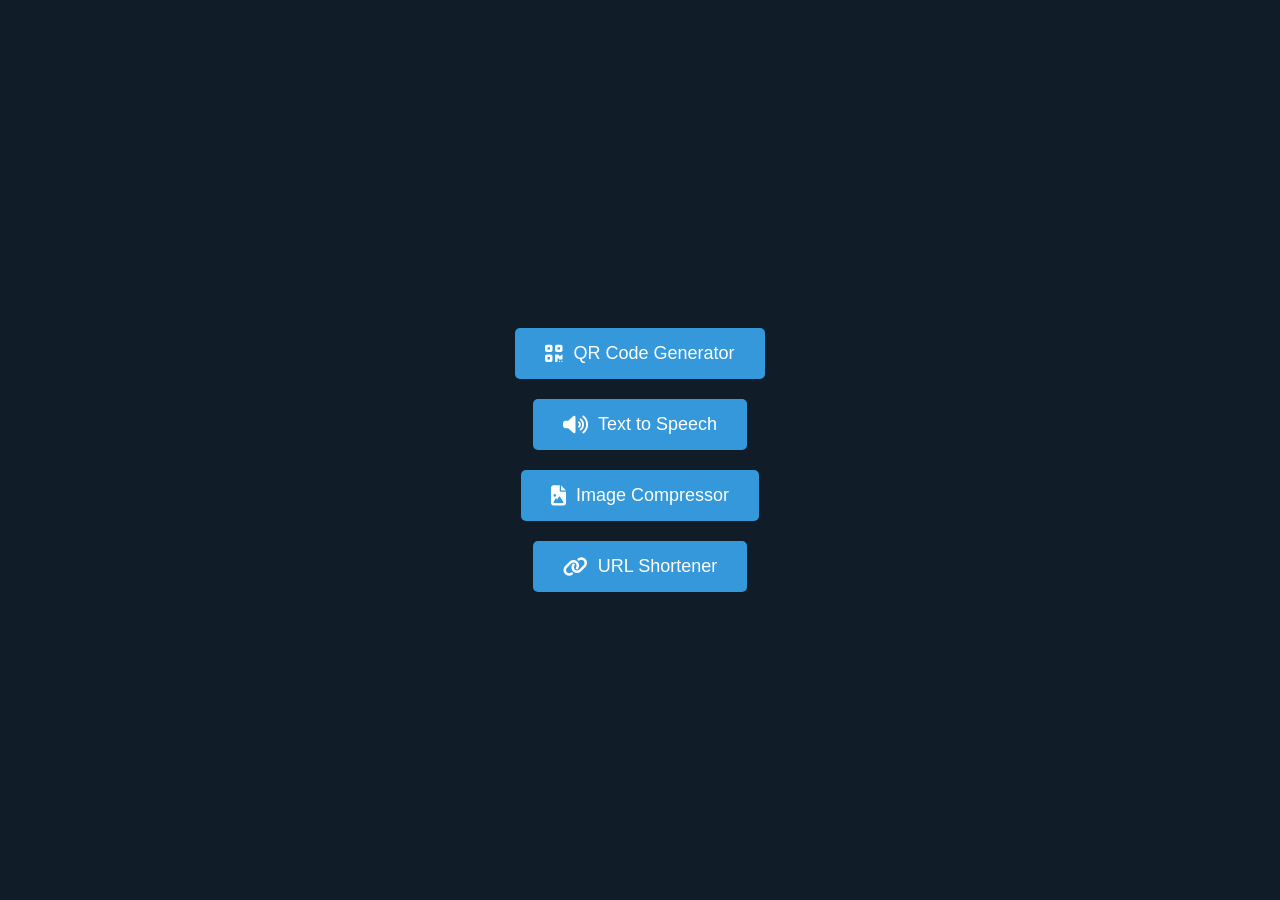
==== index.html @ 10fa4e4b "Update" ====
<!DOCTYPE html>
<html lang="en">
<head>
  <meta charset="UTF-8">
  <meta name="viewport" content="width=device-width, initial-scale=1.0">
  <title>WebLiv</title>
  <link rel="stylesheet" href="https://cdnjs.cloudflare.com/ajax/libs/font-awesome/6.5.0/css/all.min.css">
  <style>
    body {
      margin: 0;
      padding: 0;
      background-color: #101c27;
      font-family: 'Poppins', sans-serif;
      color: #fff;
      display: flex;
      justify-content: center;
      align-items: center;
      height: 100vh;
      flex-direction: column;
      gap: 20px;
    }
    .button {
      padding: 15px 30px;
      background-color: #3498db;
      border: none;
      border-radius: 5px;
      color: #fff;
      font-size: 18px;
      cursor: pointer;
      display: flex;
      align-items: center;
      gap: 10px;
      transition: background 0.3s ease;
    }
    .button:hover {
      background-color: #2980b9;
    }
    .button i {
      font-size: 20px;
    }
  </style>
</head>
<body>
  <div class="logo"></div>

  <!-- QR Code Generator Button -->
  <button class="button" onclick="window.location.href='qr-code-generator.html'">
    <i class="fas fa-qrcode"></i> QR Code Generator
  </button>

  <!-- Text to Speech Converter Button -->
  <button class="button" onclick="window.location.href='text-to-speech.html'">
    <i class="fas fa-volume-up"></i> Text to Speech
  </button>

  <!-- Image Compressor Button -->
  <button class="button" onclick="window.location.href='image-compressor.html'">
    <i class="fas fa-file-image"></i> Image Compressor
  </button>

  <!-- URL Shortener Button -->
  <button class="button" onclick="window.location.href='url-shortener.html'">
    <i class="fas fa-link"></i> URL Shortener
  </button>
</body>
</html>
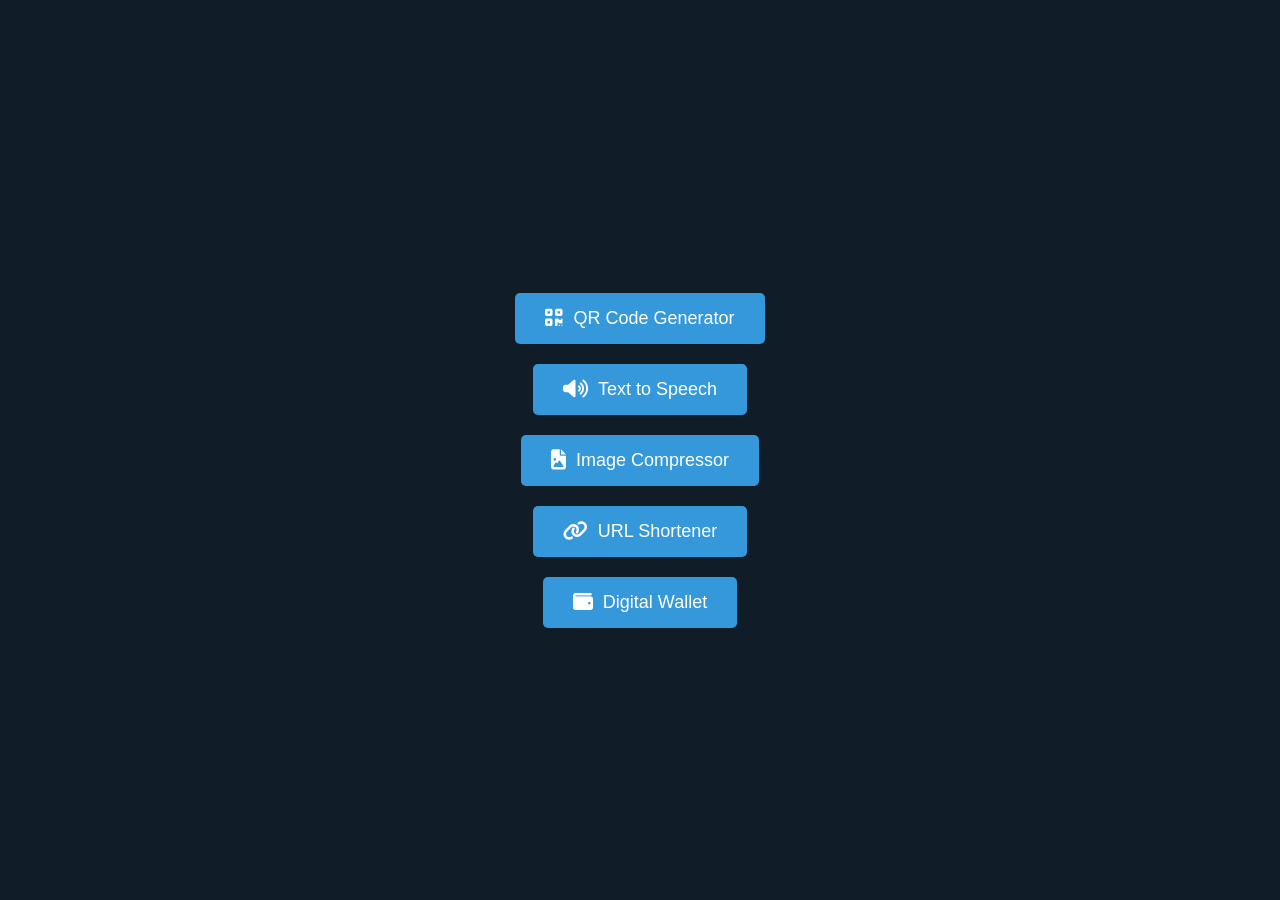
==== commit b8e9f30b: "Update" ====
--- a/index.html
+++ b/index.html
@@ -62,5 +62,10 @@
   <button class="button" onclick="window.location.href='url-shortener.html'">
     <i class="fas fa-link"></i> URL Shortener
   </button>
+
+  <!-- Digital Wallet Button -->
+  <button class="button" onclick="window.location.href='digital-wallet.html'">
+    <i class="fas fa-wallet"></i> Digital Wallet
+  </button>
 </body>
 </html>
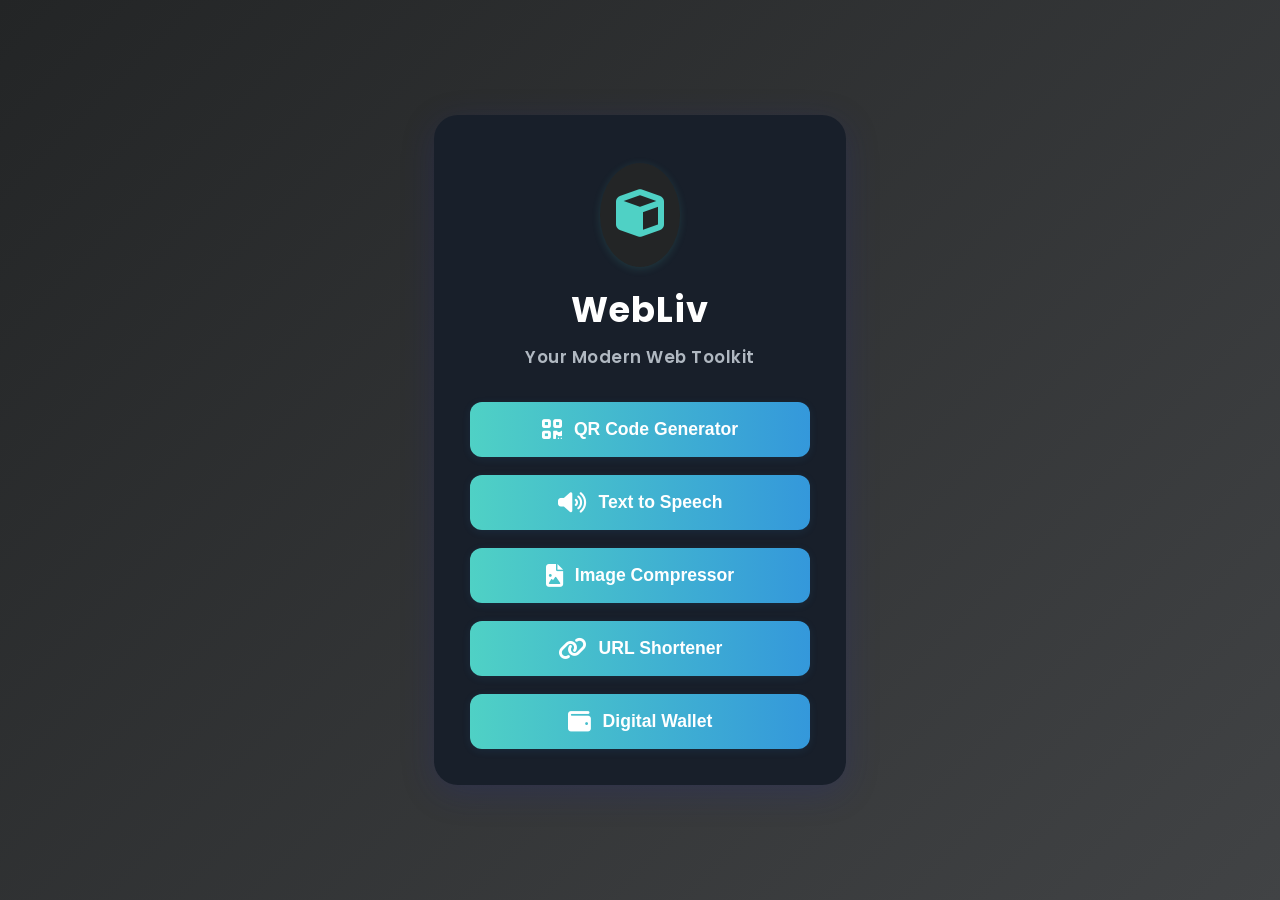
==== commit ec6376e6: "Redesign homepage with modern UI and branding Revamped the index.html layout with a new container, l" ====
--- a/index.html
+++ b/index.html
@@ -5,67 +5,131 @@
   <meta name="viewport" content="width=device-width, initial-scale=1.0">
   <title>WebLiv</title>
   <link rel="stylesheet" href="https://cdnjs.cloudflare.com/ajax/libs/font-awesome/6.5.0/css/all.min.css">
+  <link href="https://fonts.googleapis.com/css2?family=Poppins:wght@600;700&display=swap" rel="stylesheet">
   <style>
     body {
       margin: 0;
       padding: 0;
-      background-color: #101c27;
+      background: linear-gradient(135deg, #232526 0%, #414345 100%);
+      min-height: 100vh;
       font-family: 'Poppins', sans-serif;
-      color: #fff;
       display: flex;
       justify-content: center;
       align-items: center;
-      height: 100vh;
+    }
+    .container {
+      background: #181f2a;
+      border-radius: 24px;
+      box-shadow: 0 8px 32px 0 rgba(31, 38, 135, 0.25);
+      padding: 48px 36px 36px 36px;
+      display: flex;
       flex-direction: column;
-      gap: 20px;
+      align-items: center;
+      min-width: 340px;
+      max-width: 95vw;
+      gap: 32px;
+    }
+    .logo {
+      display: flex;
+      flex-direction: column;
+      align-items: center;
+      gap: 8px;
+    }
+    .logo-icon {
+      font-size: 48px;
+      color: #4fd1c5;
+      background: #232526;
+      border-radius: 50%;
+      padding: 16px;
+      box-shadow: 0 2px 8px rgba(79, 209, 197, 0.15);
+    }
+    .title {
+      font-size: 2.2rem;
+      font-weight: 700;
+      color: #fff;
+      letter-spacing: 1px;
+      margin-top: 8px;
+      margin-bottom: 0;
+    }
+    .subtitle {
+      font-size: 1.05rem;
+      color: #b0b8c1;
+      margin-bottom: 0;
+      margin-top: 0;
+      font-weight: 600;
+      letter-spacing: 0.5px;
+    }
+    .button-list {
+      display: flex;
+      flex-direction: column;
+      gap: 18px;
+      width: 100%;
     }
     .button {
-      padding: 15px 30px;
-      background-color: #3498db;
+      width: 100%;
+      padding: 16px 0;
+      background: linear-gradient(90deg, #4fd1c5 0%, #3498db 100%);
       border: none;
-      border-radius: 5px;
+      border-radius: 12px;
       color: #fff;
-      font-size: 18px;
+      font-size: 1.1rem;
+      font-weight: 600;
       cursor: pointer;
       display: flex;
       align-items: center;
-      gap: 10px;
-      transition: background 0.3s ease;
-    }
-    .button:hover {
-      background-color: #2980b9;
+      justify-content: center;
+      gap: 12px;
+      box-shadow: 0 2px 8px rgba(52, 152, 219, 0.10);
+      transition: transform 0.13s, box-shadow 0.13s, background 0.25s;
+      outline: none;
     }
     .button i {
-      font-size: 20px;
+      font-size: 1.3em;
+    }
+    .button:hover, .button:focus {
+      background: linear-gradient(90deg, #3498db 0%, #4fd1c5 100%);
+      transform: translateY(-2px) scale(1.03);
+      box-shadow: 0 6px 24px rgba(52, 152, 219, 0.18);
+    }
+    @media (max-width: 500px) {
+      .container {
+        padding: 24px 8px 18px 8px;
+        min-width: unset;
+      }
+      .title {
+        font-size: 1.3rem;
+      }
+      .button {
+        font-size: 1rem;
+        padding: 13px 0;
+      }
     }
   </style>
 </head>
 <body>
-  <div class="logo"></div>
-
-  <!-- QR Code Generator Button -->
-  <button class="button" onclick="window.location.href='qr-code-generator.html'">
-    <i class="fas fa-qrcode"></i> QR Code Generator
-  </button>
-
-  <!-- Text to Speech Converter Button -->
-  <button class="button" onclick="window.location.href='text-to-speech.html'">
-    <i class="fas fa-volume-up"></i> Text to Speech
-  </button>
-
-  <!-- Image Compressor Button -->
-  <button class="button" onclick="window.location.href='image-compressor.html'">
-    <i class="fas fa-file-image"></i> Image Compressor
-  </button>
-
-  <!-- URL Shortener Button -->
-  <button class="button" onclick="window.location.href='url-shortener.html'">
-    <i class="fas fa-link"></i> URL Shortener
-  </button>
-
-  <!-- Digital Wallet Button -->
-  <button class="button" onclick="window.location.href='digital-wallet.html'">
-    <i class="fas fa-wallet"></i> Digital Wallet
-  </button>
+  <div class="container">
+    <div class="logo">
+      <span class="logo-icon"><i class="fas fa-cube"></i></span>
+      <h1 class="title">WebLiv</h1>
+      <p class="subtitle">Your Modern Web Toolkit</p>
+    </div>
+    <div class="button-list">
+      <button class="button" onclick="window.location.href='qr-code-generator.html'">
+        <i class="fas fa-qrcode"></i> QR Code Generator
+      </button>
+      <button class="button" onclick="window.location.href='text-to-speech.html'">
+        <i class="fas fa-volume-up"></i> Text to Speech
+      </button>
+      <button class="button" onclick="window.location.href='image-compressor.html'">
+        <i class="fas fa-file-image"></i> Image Compressor
+      </button>
+      <button class="button" onclick="window.location.href='url-shortener.html'">
+        <i class="fas fa-link"></i> URL Shortener
+      </button>
+      <button class="button" onclick="window.location.href='digital-wallet.html'">
+        <i class="fas fa-wallet"></i> Digital Wallet
+      </button>
+    </div>
+  </div>
 </body>
 </html>
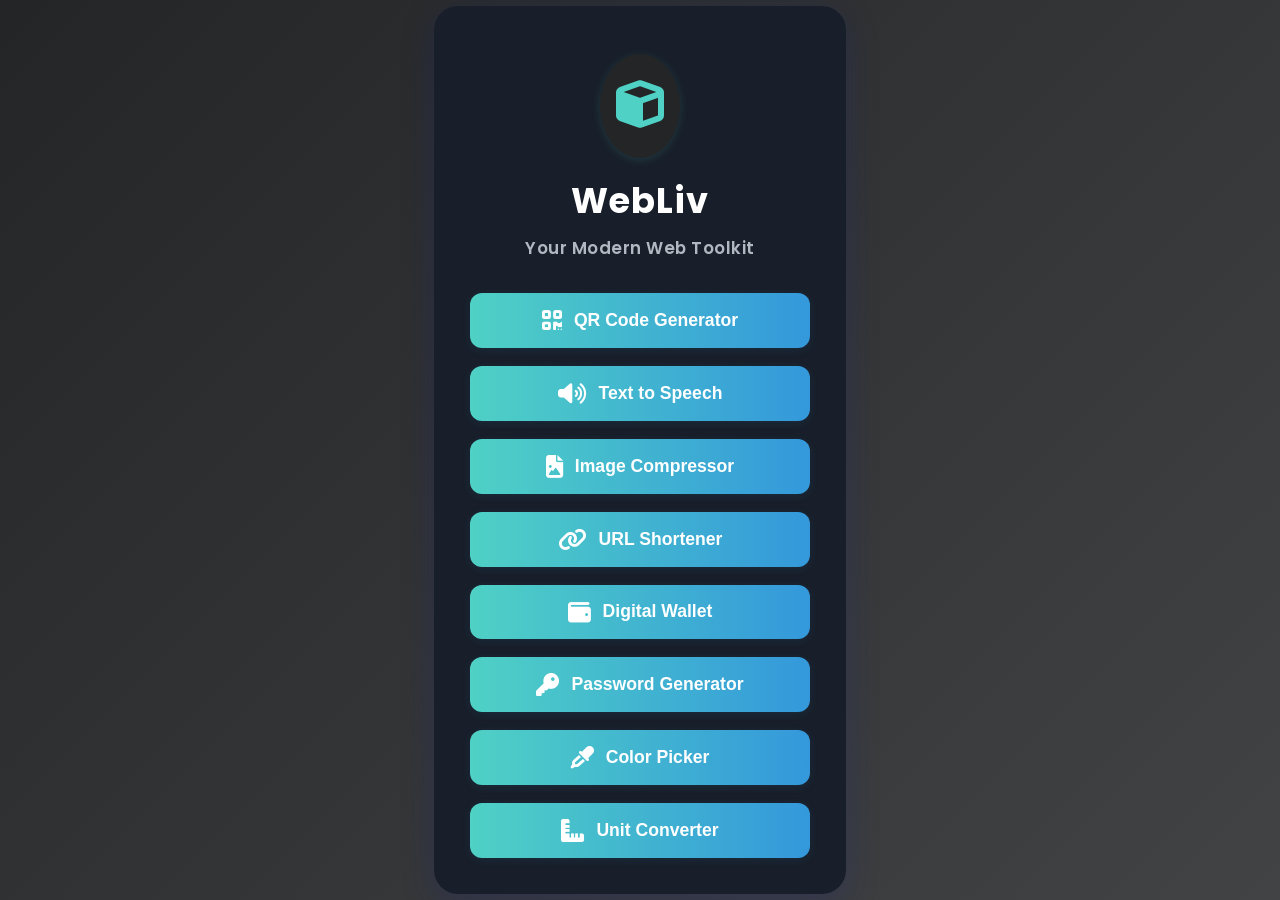
==== commit ba1321dd: "Add password generator, color picker, and unit converter Added three new tools: password-generator.h" ====
--- a/index.html
+++ b/index.html
@@ -129,6 +129,15 @@
       <button class="button" onclick="window.location.href='digital-wallet.html'">
         <i class="fas fa-wallet"></i> Digital Wallet
       </button>
+      <button class="button" onclick="window.location.href='password-generator.html'">
+        <i class="fas fa-key"></i> Password Generator
+      </button>
+      <button class="button" onclick="window.location.href='color-picker.html'">
+        <i class="fas fa-eye-dropper"></i> Color Picker
+      </button>
+      <button class="button" onclick="window.location.href='unit-converter.html'">
+        <i class="fas fa-ruler-combined"></i> Unit Converter
+      </button>
     </div>
   </div>
 </body>
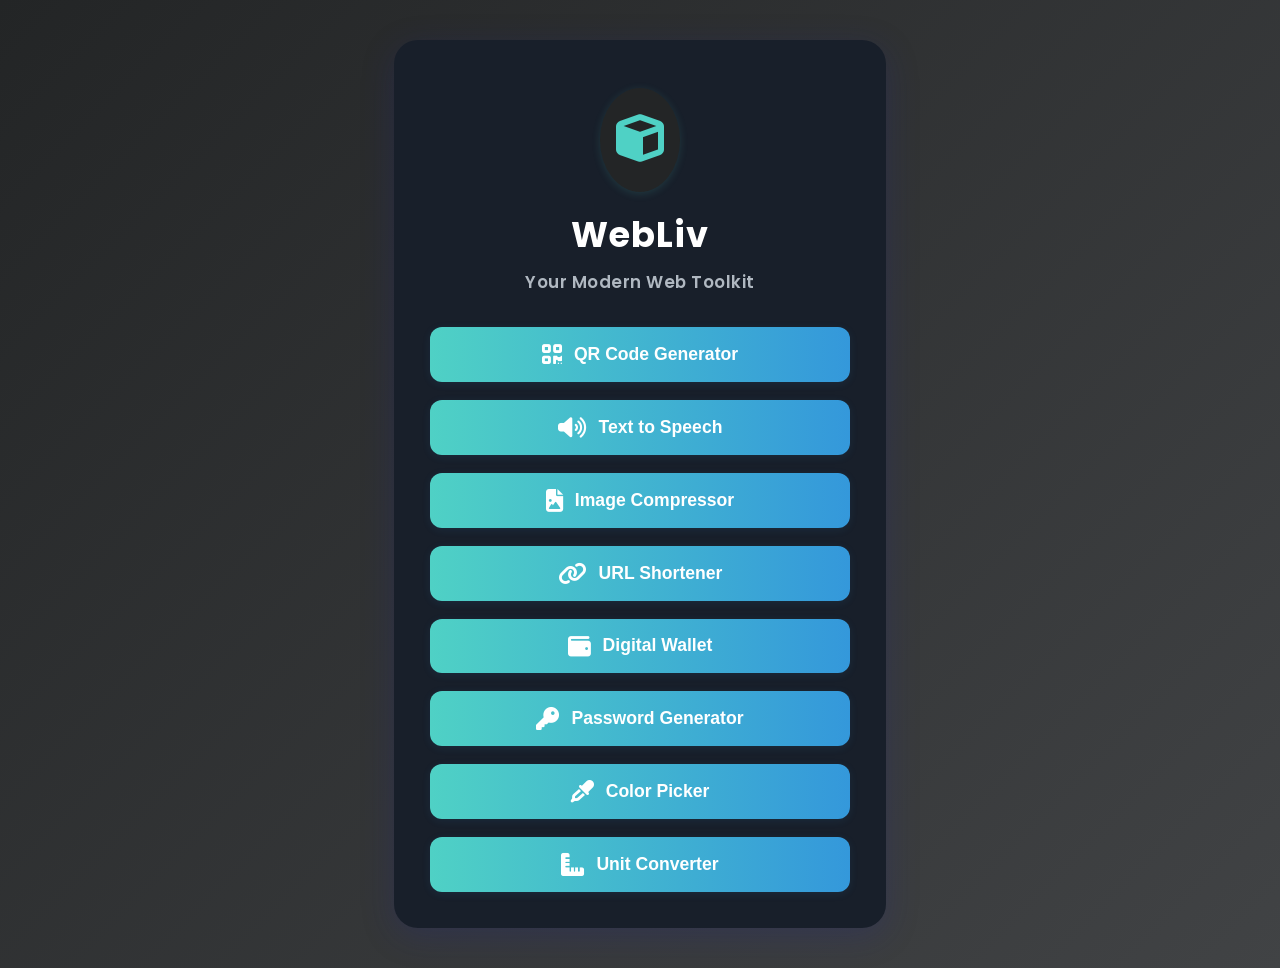
==== commit d7672c21: "Update container styles for improved layout Adjusted the container's max-width to 420px, set width t" ====
--- a/index.html
+++ b/index.html
@@ -25,8 +25,9 @@
       display: flex;
       flex-direction: column;
       align-items: center;
-      min-width: 340px;
-      max-width: 95vw;
+      max-width: 420px;
+      width: 100%;
+      margin: 40px auto;
       gap: 32px;
     }
     .logo {
@@ -94,7 +95,7 @@
     @media (max-width: 500px) {
       .container {
         padding: 24px 8px 18px 8px;
-        min-width: unset;
+        max-width: unset;
       }
       .title {
         font-size: 1.3rem;
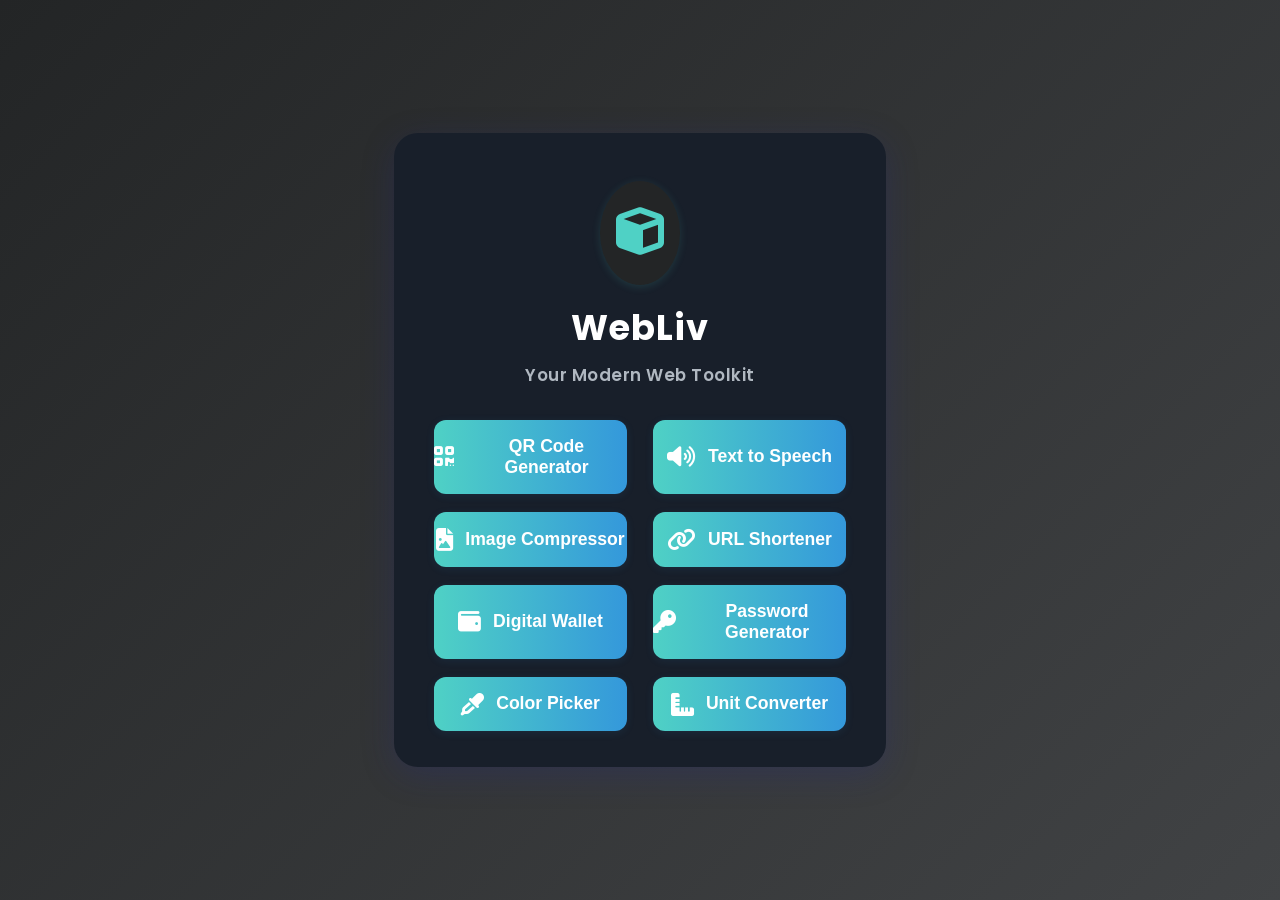
==== commit 8abde81b: "Improve button layout responsiveness Updated the .button-list and .button styles to use a row-based " ====
--- a/index.html
+++ b/index.html
@@ -62,12 +62,17 @@
     }
     .button-list {
       display: flex;
-      flex-direction: column;
+      flex-direction: row;
+      flex-wrap: wrap;
       gap: 18px;
       width: 100%;
+      justify-content: center;
     }
     .button {
-      width: 100%;
+      flex: 1 1 45%;
+      min-width: 180px;
+      max-width: 220px;
+      margin: 0 4px;
       padding: 16px 0;
       background: linear-gradient(90deg, #4fd1c5 0%, #3498db 100%);
       border: none;
@@ -91,6 +96,18 @@
       background: linear-gradient(90deg, #3498db 0%, #4fd1c5 100%);
       transform: translateY(-2px) scale(1.03);
       box-shadow: 0 6px 24px rgba(52, 152, 219, 0.18);
+    }
+    @media (max-width: 700px) {
+      .button-list {
+        flex-direction: column;
+        gap: 18px;
+      }
+      .button {
+        min-width: unset;
+        max-width: unset;
+        width: 100%;
+        margin: 0;
+      }
     }
     @media (max-width: 500px) {
       .container {
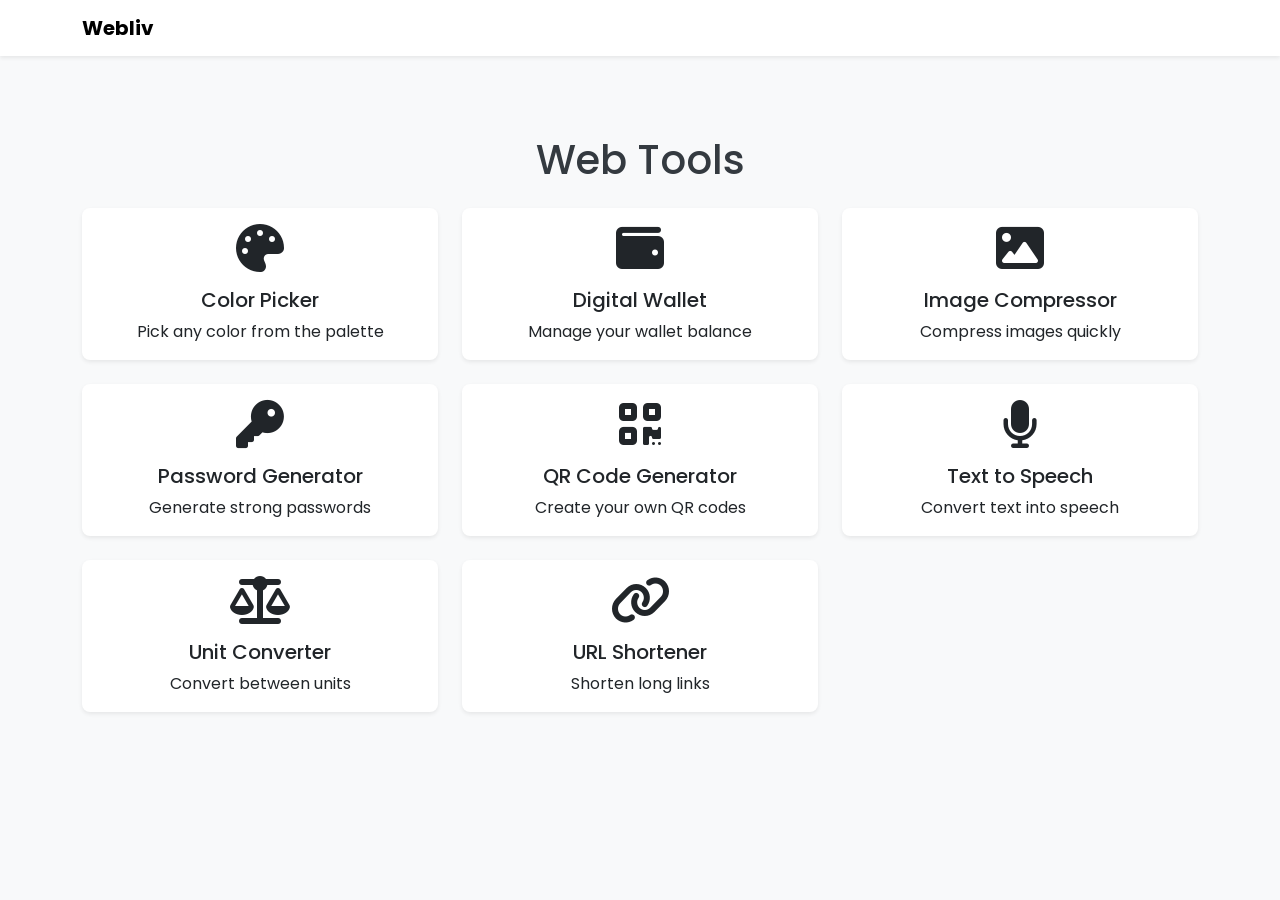
==== commit 803b5fe9: "Revamp index page with Bootstrap layout and shared stylesheet" ====
--- a/index.html
+++ b/index.html
@@ -3,160 +3,118 @@
 <head>
   <meta charset="UTF-8">
   <meta name="viewport" content="width=device-width, initial-scale=1.0">
-  <title>WebLiv</title>
+  <title>Webliv</title>
+  <link href="https://cdn.jsdelivr.net/npm/bootstrap@5.3.1/dist/css/bootstrap.min.css" rel="stylesheet">
   <link rel="stylesheet" href="https://cdnjs.cloudflare.com/ajax/libs/font-awesome/6.5.0/css/all.min.css">
-  <link href="https://fonts.googleapis.com/css2?family=Poppins:wght@600;700&display=swap" rel="stylesheet">
-  <style>
-    body {
-      margin: 0;
-      padding: 0;
-      background: linear-gradient(135deg, #232526 0%, #414345 100%);
-      min-height: 100vh;
-      font-family: 'Poppins', sans-serif;
-      display: flex;
-      justify-content: center;
-      align-items: center;
-    }
-    .container {
-      background: #181f2a;
-      border-radius: 24px;
-      box-shadow: 0 8px 32px 0 rgba(31, 38, 135, 0.25);
-      padding: 48px 36px 36px 36px;
-      display: flex;
-      flex-direction: column;
-      align-items: center;
-      max-width: 420px;
-      width: 100%;
-      margin: 40px auto;
-      gap: 32px;
-    }
-    .logo {
-      display: flex;
-      flex-direction: column;
-      align-items: center;
-      gap: 8px;
-    }
-    .logo-icon {
-      font-size: 48px;
-      color: #4fd1c5;
-      background: #232526;
-      border-radius: 50%;
-      padding: 16px;
-      box-shadow: 0 2px 8px rgba(79, 209, 197, 0.15);
-    }
-    .title {
-      font-size: 2.2rem;
-      font-weight: 700;
-      color: #fff;
-      letter-spacing: 1px;
-      margin-top: 8px;
-      margin-bottom: 0;
-    }
-    .subtitle {
-      font-size: 1.05rem;
-      color: #b0b8c1;
-      margin-bottom: 0;
-      margin-top: 0;
-      font-weight: 600;
-      letter-spacing: 0.5px;
-    }
-    .button-list {
-      display: flex;
-      flex-direction: row;
-      flex-wrap: wrap;
-      gap: 18px;
-      width: 100%;
-      justify-content: center;
-    }
-    .button {
-      flex: 1 1 45%;
-      min-width: 180px;
-      max-width: 220px;
-      margin: 0 4px;
-      padding: 16px 0;
-      background: linear-gradient(90deg, #4fd1c5 0%, #3498db 100%);
-      border: none;
-      border-radius: 12px;
-      color: #fff;
-      font-size: 1.1rem;
-      font-weight: 600;
-      cursor: pointer;
-      display: flex;
-      align-items: center;
-      justify-content: center;
-      gap: 12px;
-      box-shadow: 0 2px 8px rgba(52, 152, 219, 0.10);
-      transition: transform 0.13s, box-shadow 0.13s, background 0.25s;
-      outline: none;
-    }
-    .button i {
-      font-size: 1.3em;
-    }
-    .button:hover, .button:focus {
-      background: linear-gradient(90deg, #3498db 0%, #4fd1c5 100%);
-      transform: translateY(-2px) scale(1.03);
-      box-shadow: 0 6px 24px rgba(52, 152, 219, 0.18);
-    }
-    @media (max-width: 700px) {
-      .button-list {
-        flex-direction: column;
-        gap: 18px;
-      }
-      .button {
-        min-width: unset;
-        max-width: unset;
-        width: 100%;
-        margin: 0;
-      }
-    }
-    @media (max-width: 500px) {
-      .container {
-        padding: 24px 8px 18px 8px;
-        max-width: unset;
-      }
-      .title {
-        font-size: 1.3rem;
-      }
-      .button {
-        font-size: 1rem;
-        padding: 13px 0;
-      }
-    }
-  </style>
+  <link rel="stylesheet" href="style.css">
 </head>
 <body>
-  <div class="container">
-    <div class="logo">
-      <span class="logo-icon"><i class="fas fa-cube"></i></span>
-      <h1 class="title">WebLiv</h1>
-      <p class="subtitle">Your Modern Web Toolkit</p>
+  <nav class="navbar navbar-expand-lg navbar-light bg-white shadow-sm">
+    <div class="container">
+      <a class="navbar-brand fw-bold" href="#">Webliv</a>
     </div>
-    <div class="button-list">
-      <button class="button" onclick="window.location.href='qr-code-generator.html'">
-        <i class="fas fa-qrcode"></i> QR Code Generator
-      </button>
-      <button class="button" onclick="window.location.href='text-to-speech.html'">
-        <i class="fas fa-volume-up"></i> Text to Speech
-      </button>
-      <button class="button" onclick="window.location.href='image-compressor.html'">
-        <i class="fas fa-file-image"></i> Image Compressor
-      </button>
-      <button class="button" onclick="window.location.href='url-shortener.html'">
-        <i class="fas fa-link"></i> URL Shortener
-      </button>
-      <button class="button" onclick="window.location.href='digital-wallet.html'">
-        <i class="fas fa-wallet"></i> Digital Wallet
-      </button>
-      <button class="button" onclick="window.location.href='password-generator.html'">
-        <i class="fas fa-key"></i> Password Generator
-      </button>
-      <button class="button" onclick="window.location.href='color-picker.html'">
-        <i class="fas fa-eye-dropper"></i> Color Picker
-      </button>
-      <button class="button" onclick="window.location.href='unit-converter.html'">
-        <i class="fas fa-ruler-combined"></i> Unit Converter
-      </button>
+  </nav>
+  <div class="container py-5">
+    <h1 class="mb-4 text-center">Web Tools</h1>
+    <div class="row row-cols-1 row-cols-md-2 row-cols-lg-3 g-4">
+      <!-- Card for Color Picker -->
+      <div class="col">
+        <a href="color-picker.html" class="text-decoration-none text-dark">
+          <div class="card h-100">
+            <div class="card-body text-center">
+              <i class="fa-solid fa-palette fa-3x mb-3"></i>
+              <h5 class="card-title">Color Picker</h5>
+              <p class="card-text">Pick any color from the palette</p>
+            </div>
+          </div>
+        </a>
+      </div>
+      <!-- Card for Digital Wallet -->
+      <div class="col">
+        <a href="digital-wallet.html" class="text-decoration-none text-dark">
+          <div class="card h-100">
+            <div class="card-body text-center">
+              <i class="fa-solid fa-wallet fa-3x mb-3"></i>
+              <h5 class="card-title">Digital Wallet</h5>
+              <p class="card-text">Manage your wallet balance</p>
+            </div>
+          </div>
+        </a>
+      </div>
+      <!-- Card for Image Compressor -->
+      <div class="col">
+        <a href="image-compressor.html" class="text-decoration-none text-dark">
+          <div class="card h-100">
+            <div class="card-body text-center">
+              <i class="fa-solid fa-image fa-3x mb-3"></i>
+              <h5 class="card-title">Image Compressor</h5>
+              <p class="card-text">Compress images quickly</p>
+            </div>
+          </div>
+        </a>
+      </div>
+      <!-- Card for Password Generator -->
+      <div class="col">
+        <a href="password-generator.html" class="text-decoration-none text-dark">
+          <div class="card h-100">
+            <div class="card-body text-center">
+              <i class="fa-solid fa-key fa-3x mb-3"></i>
+              <h5 class="card-title">Password Generator</h5>
+              <p class="card-text">Generate strong passwords</p>
+            </div>
+          </div>
+        </a>
+      </div>
+      <!-- Card for QR Code Generator -->
+      <div class="col">
+        <a href="qr-code-generator.html" class="text-decoration-none text-dark">
+          <div class="card h-100">
+            <div class="card-body text-center">
+              <i class="fa-solid fa-qrcode fa-3x mb-3"></i>
+              <h5 class="card-title">QR Code Generator</h5>
+              <p class="card-text">Create your own QR codes</p>
+            </div>
+          </div>
+        </a>
+      </div>
+      <!-- Card for Text to Speech -->
+      <div class="col">
+        <a href="text-to-speech.html" class="text-decoration-none text-dark">
+          <div class="card h-100">
+            <div class="card-body text-center">
+              <i class="fa-solid fa-microphone fa-3x mb-3"></i>
+              <h5 class="card-title">Text to Speech</h5>
+              <p class="card-text">Convert text into speech</p>
+            </div>
+          </div>
+        </a>
+      </div>
+      <!-- Card for Unit Converter -->
+      <div class="col">
+        <a href="unit-converter.html" class="text-decoration-none text-dark">
+          <div class="card h-100">
+            <div class="card-body text-center">
+              <i class="fa-solid fa-balance-scale fa-3x mb-3"></i>
+              <h5 class="card-title">Unit Converter</h5>
+              <p class="card-text">Convert between units</p>
+            </div>
+          </div>
+        </a>
+      </div>
+      <!-- Card for URL Shortener -->
+      <div class="col">
+        <a href="url-shortener.html" class="text-decoration-none text-dark">
+          <div class="card h-100">
+            <div class="card-body text-center">
+              <i class="fa-solid fa-link fa-3x mb-3"></i>
+              <h5 class="card-title">URL Shortener</h5>
+              <p class="card-text">Shorten long links</p>
+            </div>
+          </div>
+        </a>
+      </div>
     </div>
   </div>
+  <script src="https://cdn.jsdelivr.net/npm/bootstrap@5.3.1/dist/js/bootstrap.bundle.min.js"></script>
 </body>
 </html>
--- a/style.css
+++ b/style.css
@@ -0,0 +1,33 @@
+@import url('https://fonts.googleapis.com/css2?family=Poppins:wght@400;600&display=swap');
+
+body {
+  font-family: 'Poppins', sans-serif;
+  background-color: #f8f9fa;
+  color: #343a40;
+  margin: 0;
+  padding: 0;
+}
+
+.navbar {
+  margin-bottom: 2rem;
+}
+
+.card {
+  border: none;
+  border-radius: 0.5rem;
+  box-shadow: 0 0.125rem 0.25rem rgba(0, 0, 0, 0.075);
+  transition: transform 0.2s ease-in-out, box-shadow 0.2s ease-in-out;
+}
+
+.card:hover {
+  transform: translateY(-5px);
+  box-shadow: 0 0.5rem 1rem rgba(0, 0, 0, 0.15);
+}
+
+.form-control, .form-select {
+  border-radius: 0.5rem;
+}
+
+.btn {
+  border-radius: 0.5rem;
+}
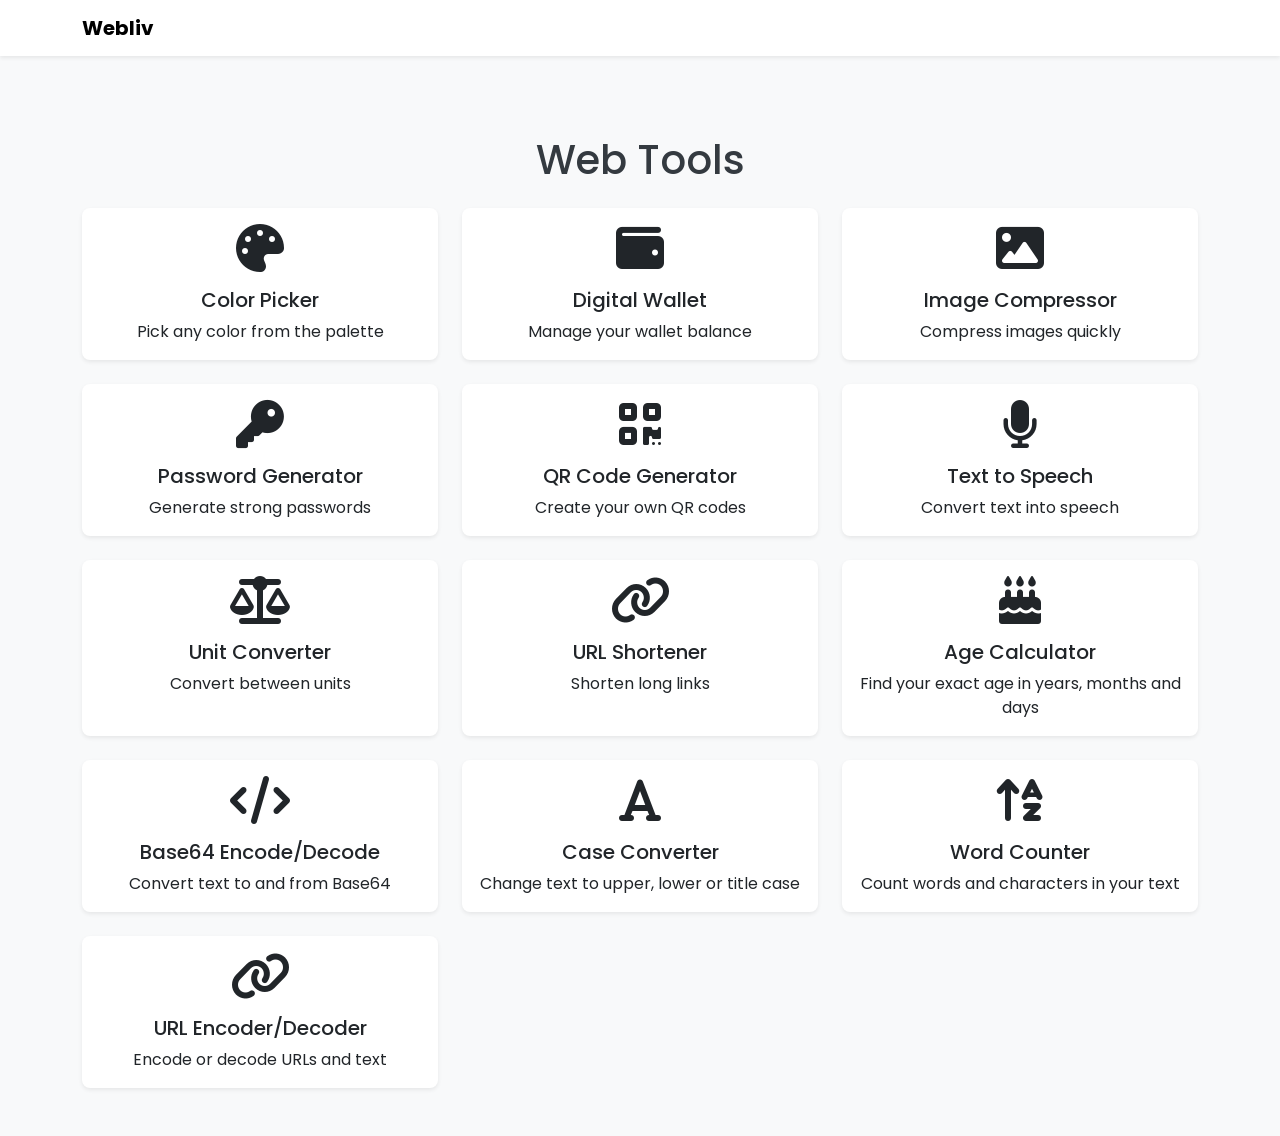
==== commit 3de9b416: "Add cards for new tools (age calculator, base64, case converter, word counter, URL encoder)" ====
--- a/index.html
+++ b/index.html
@@ -113,7 +113,68 @@
           </div>
         </a>
       </div>
+  
+        <!-- Card for Age Calculator -->
+    <div class="col">
+      <a href="age-calculator.html" class="text-decoration-none text-dark">
+        <div class="card h-100">
+          <div class="card-body text-center">
+            <i class="fa-solid fa-cake-candles fa-3x mb-3"></i>
+            <h5 class="card-title">Age Calculator</h5>
+            <p class="card-text">Find your exact age in years, months and days</p>
+          </div>
+        </div>
+      </a>
     </div>
+    <!-- Card for Base64 Encoder/Decoder -->
+    <div class="col">
+      <a href="base64.html" class="text-decoration-none text-dark">
+        <div class="card h-100">
+          <div class="card-body text-center">
+            <i class="fa-solid fa-code fa-3x mb-3"></i>
+            <h5 class="card-title">Base64 Encode/Decode</h5>
+            <p class="card-text">Convert text to and from Base64</p>
+          </div>
+        </div>
+      </a>
+    </div>
+    <!-- Card for Case Converter -->
+    <div class="col">
+      <a href="case-converter.html" class="text-decoration-none text-dark">
+        <div class="card h-100">
+          <div class="card-body text-center">
+            <i class="fa-solid fa-font fa-3x mb-3"></i>
+            <h5 class="card-title">Case Converter</h5>
+            <p class="card-text">Change text to upper, lower or title case</p>
+          </div>
+        </div>
+      </a>
+    </div>
+    <!-- Card for Word Counter -->
+    <div class="col">
+      <a href="word-counter.html" class="text-decoration-none text-dark">
+        <div class="card h-100">
+          <div class="card-body text-center">
+            <i class="fa-solid fa-sort-alpha-up fa-3x mb-3"></i>
+            <h5 class="card-title">Word Counter</h5>
+            <p class="card-text">Count words and characters in your text</p>
+          </div>
+        </div>
+      </a>
+    </div>
+    <!-- Card for URL Encoder/Decoder -->
+    <div class="col">
+      <a href="url-encoder.html" class="text-decoration-none text-dark">
+        <div class="card h-100">
+          <div class="card-body text-center">
+            <i class="fa-solid fa-link fa-3x mb-3"></i>
+            <h5 class="card-title">URL Encoder/Decoder</h5>
+            <p class="card-text">Encode or decode URLs and text</p>
+          </div>
+        </div>
+      </a>
+    </div>
+</div>
   </div>
   <script src="https://cdn.jsdelivr.net/npm/bootstrap@5.3.1/dist/js/bootstrap.bundle.min.js"></script>
 </body>
